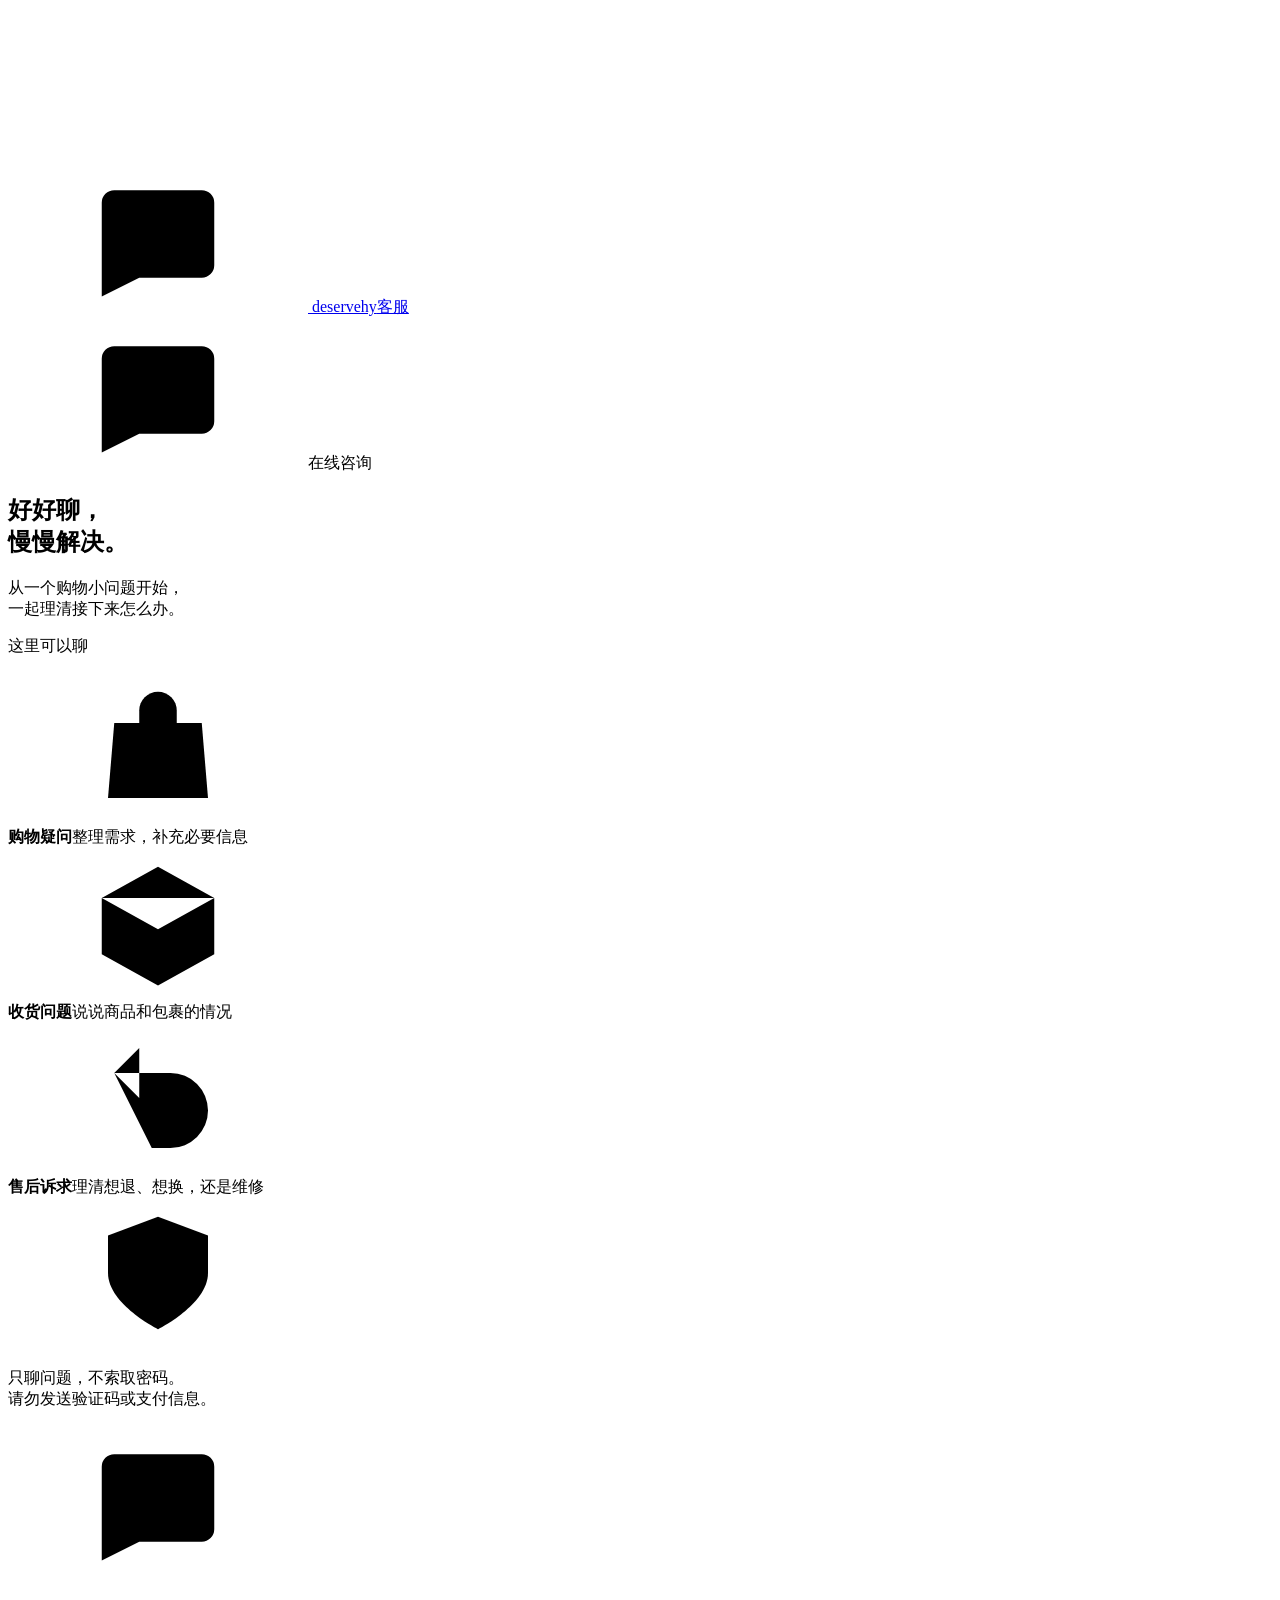
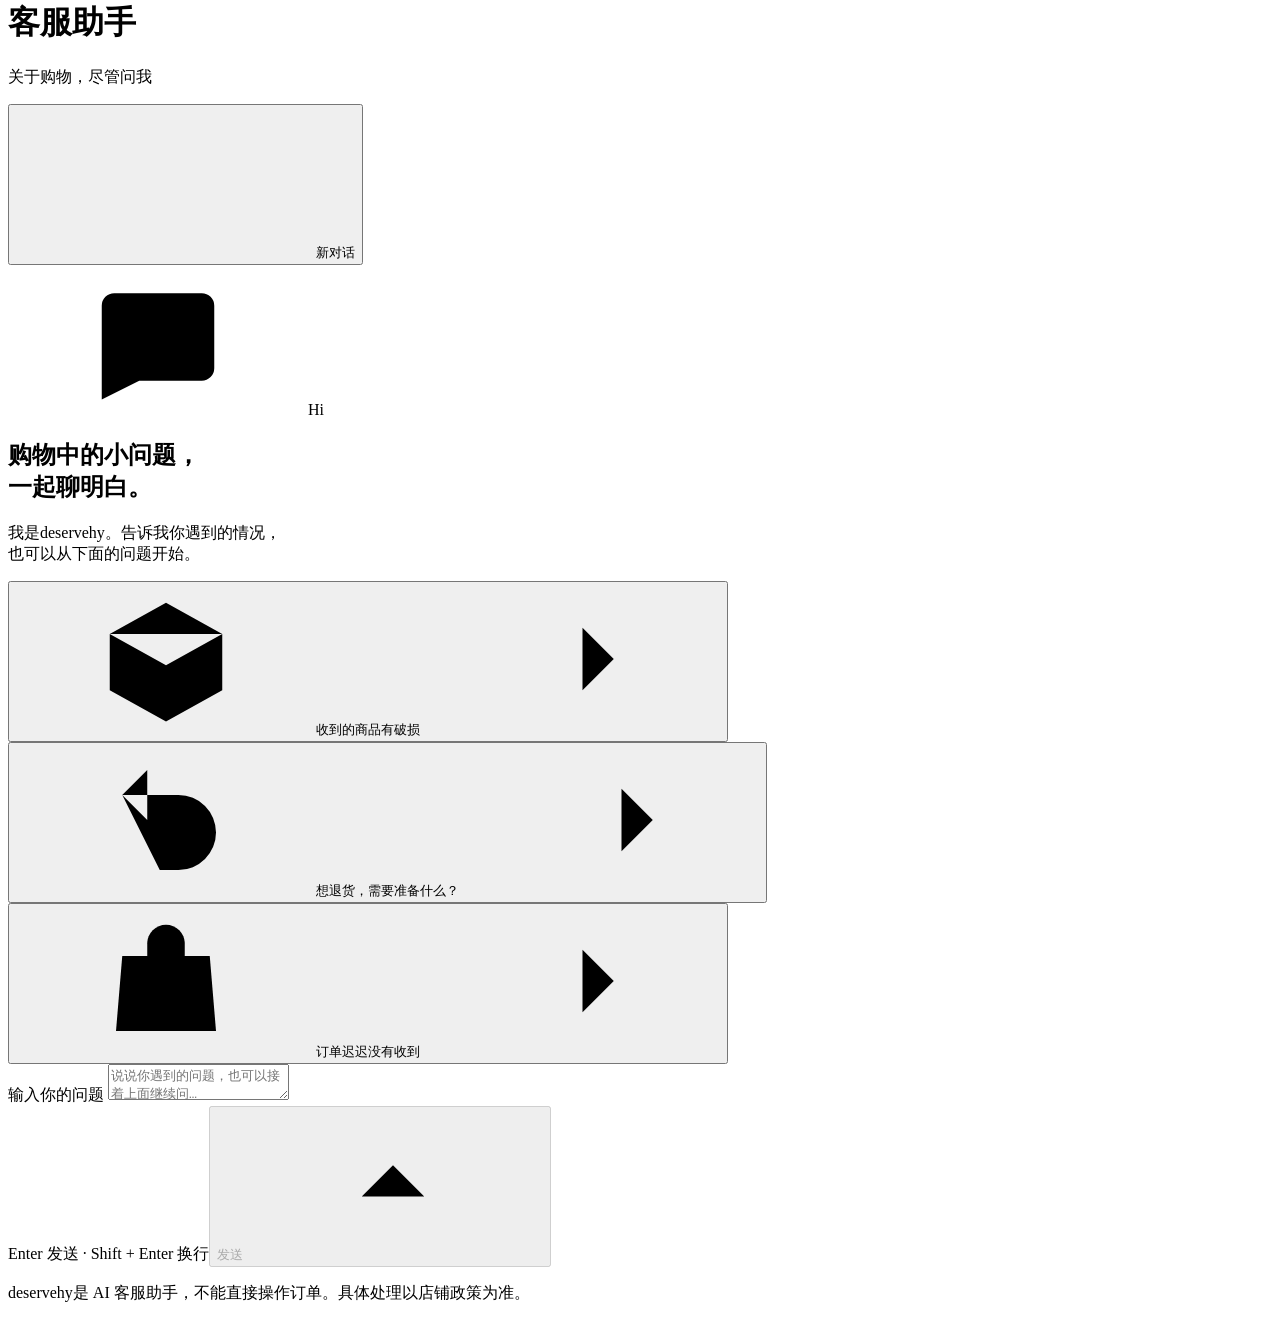
==== app/web/index.html @ 2fc4c501 "首次提交：电商智能客服 ch01（多轮流式对话 + 售后结构化提取） - 技术栈：Python + FastAPI + LangChain，统一 OpenAI 兼容协议直连上游；   地址、模型、密钥" ====
<!doctype html>
<html lang="zh-CN">
<head>
  <meta charset="utf-8">
  <meta name="viewport" content="width=device-width, initial-scale=1, viewport-fit=cover">
  <meta name="theme-color" content="#164d46">
  <meta name="description" content="和deservehy客服聊聊购物中遇到的问题。">
  <title>deservehy客服 · 好好聊，慢慢解决</title>
  <link rel="icon" href="data:image/svg+xml,%3Csvg xmlns='http://www.w3.org/2000/svg' viewBox='0 0 32 32'%3E%3Crect width='32' height='32' rx='10' fill='%23164d46'/%3E%3Cpath d='M8 9h16v12H13l-5 4V9z' fill='none' stroke='%23d6efda' stroke-width='2'/%3E%3C/svg%3E">
  <link rel="stylesheet" href="/assets/chat.css">
  <script src="/assets/chat.js" defer></script>
</head>
<body>
  <svg class="icon-definitions" xmlns="http://www.w3.org/2000/svg" aria-hidden="true">
    <symbol id="icon-chat" viewBox="0 0 24 24"><path d="M5 4.5h14a2 2 0 0 1 2 2v10a2 2 0 0 1-2 2H9l-6 3V6.5a2 2 0 0 1 2-2Z"/><path d="M8 10h8M8 14h5"/></symbol>
    <symbol id="icon-plus" viewBox="0 0 24 24"><path d="M12 5v14M5 12h14"/></symbol>
    <symbol id="icon-arrow" viewBox="0 0 24 24"><path d="m7 14 5-5 5 5M12 9v11"/></symbol>
    <symbol id="icon-down" viewBox="0 0 24 24"><path d="m6 10 6 6 6-6M12 4v12"/></symbol>
    <symbol id="icon-bag" viewBox="0 0 24 24"><path d="m5 8-1 12h16L19 8H5Z"/><path d="M9 8V6a3 3 0 0 1 6 0v2"/></symbol>
    <symbol id="icon-box" viewBox="0 0 24 24"><path d="m12 3 9 5-9 5-9-5 9-5ZM3 8v9l9 5 9-5V8M12 13v9M7.5 5.5l9 5"/></symbol>
    <symbol id="icon-return" viewBox="0 0 24 24"><path d="M5 8h9a6 6 0 0 1 0 12h-3M9 4 5 8l4 4"/></symbol>
    <symbol id="icon-shield" viewBox="0 0 24 24"><path d="m12 3 8 3v6c0 5-8 9-8 9s-8-4-8-9V6l8-3Z"/><path d="m8.5 12 2.5 2.5 4.5-5"/></symbol>
    <symbol id="icon-right" viewBox="0 0 24 24"><path d="M5 12h14m-5-5 5 5-5 5"/></symbol>
  </svg>

  <div class="app-shell">
    <aside class="sidebar" aria-label="客服介绍">
      <a class="brand" href="/" aria-label="deservehy客服首页">
        <span class="brand-mark"><svg class="icon"><use href="#icon-chat"/></svg></span>
        <span>deservehy<span class="brand-light">客服</span></span>
      </a>
      <div class="sidebar-content">
        <div class="current-space"><svg class="icon"><use href="#icon-chat"/></svg><span>在线咨询</span><span class="space-dot"></span></div>
        <div class="sidebar-intro">
          <h2>好好聊，<br>慢慢解决。</h2>
          <p>从一个购物小问题开始，<br>一起理清接下来怎么办。</p>
        </div>
        <div class="help-topics">
          <p class="topics-title">这里可以聊</p>
          <div class="help-topic"><svg class="icon"><use href="#icon-bag"/></svg><div><strong>购物疑问</strong><span>整理需求，补充必要信息</span></div></div>
          <div class="help-topic"><svg class="icon"><use href="#icon-box"/></svg><div><strong>收货问题</strong><span>说说商品和包裹的情况</span></div></div>
          <div class="help-topic"><svg class="icon"><use href="#icon-return"/></svg><div><strong>售后诉求</strong><span>理清想退、想换，还是维修</span></div></div>
        </div>
      </div>
      <div class="sidebar-bottom"><svg class="icon"><use href="#icon-shield"/></svg><p>只聊问题，不索取密码。<br><span>请勿发送验证码或支付信息。</span></p></div>
    </aside>

    <main class="workspace">
      <header class="chat-header">
        <div class="assistant-heading">
          <div class="assistant-avatar"><svg class="icon"><use href="#icon-chat"/></svg></div>
          <div><h1>客服助手</h1><p id="header-status">关于购物，尽管问我</p></div>
        </div>
        <button class="new-chat" id="new-chat" type="button" title="清空当前对话，重新开始"><svg class="icon"><use href="#icon-plus"/></svg><span>新对话</span></button>
      </header>

      <div class="conversation-area">
        <div class="conversation-scroll" id="conversation-scroll">
          <section class="welcome" id="welcome" aria-label="开始咨询">
            <div class="welcome-symbol" aria-hidden="true"><svg class="icon"><use href="#icon-chat"/></svg><span class="hello-note">Hi</span></div>
            <h2>购物中的小问题，<br>一起聊明白。</h2>
            <p>我是deservehy。告诉我你遇到的情况，<br class="mobile-break">也可以从下面的问题开始。</p>
            <div class="suggestions" aria-label="试试这样问">
              <button type="button" data-prompt="收到的商品有破损，我应该怎么处理？"><svg class="icon"><use href="#icon-box"/></svg><span>收到的商品有破损</span><svg class="icon suggestion-arrow"><use href="#icon-right"/></svg></button>
              <button type="button" data-prompt="我想退货，需要准备哪些信息？"><svg class="icon"><use href="#icon-return"/></svg><span>想退货，需要准备什么？</span><svg class="icon suggestion-arrow"><use href="#icon-right"/></svg></button>
              <button type="button" data-prompt="订单迟迟没有收到，我应该先确认哪些信息？"><svg class="icon"><use href="#icon-bag"/></svg><span>订单迟迟没有收到</span><svg class="icon suggestion-arrow"><use href="#icon-right"/></svg></button>
            </div>
          </section>
          <div class="conversation-date" id="conversation-date" hidden>本次对话</div>
          <div class="messages" id="messages" role="log" aria-label="聊天记录" aria-live="off"></div>
        </div>
        <button class="jump-bottom" id="jump-bottom" type="button" hidden><svg class="icon"><use href="#icon-down"/></svg>回到最新消息</button>
      </div>

      <footer class="composer-area">
        <div class="composer-width">
          <form id="chat-form" class="composer">
            <label class="sr-only" for="message-input">输入你的问题</label>
            <textarea id="message-input" rows="2" maxlength="12000" placeholder="说说你遇到的问题，也可以接着上面继续问…" aria-describedby="input-hint" required></textarea>
            <div class="composer-actions"><span class="input-hint" id="input-hint">Enter 发送<span class="desktop-hint"> · Shift + Enter 换行</span></span><button class="send-button" id="send-button" type="submit" disabled><span>发送</span><svg class="icon"><use href="#icon-arrow"/></svg></button><button class="stop-button" id="stop-button" type="button" hidden><span class="stop-square"></span>停止回复</button></div>
          </form>
          <p class="disclaimer">deservehy是 AI 客服助手，不能直接操作订单。具体处理以店铺政策为准。</p>
        </div>
      </footer>
    </main>
  </div>
  <p class="sr-only" id="announcer" role="status" aria-live="polite"></p>
  <noscript><p class="noscript">聊天需要启用浏览器的 JavaScript，请启用后刷新页面。</p></noscript>
</body>
</html>
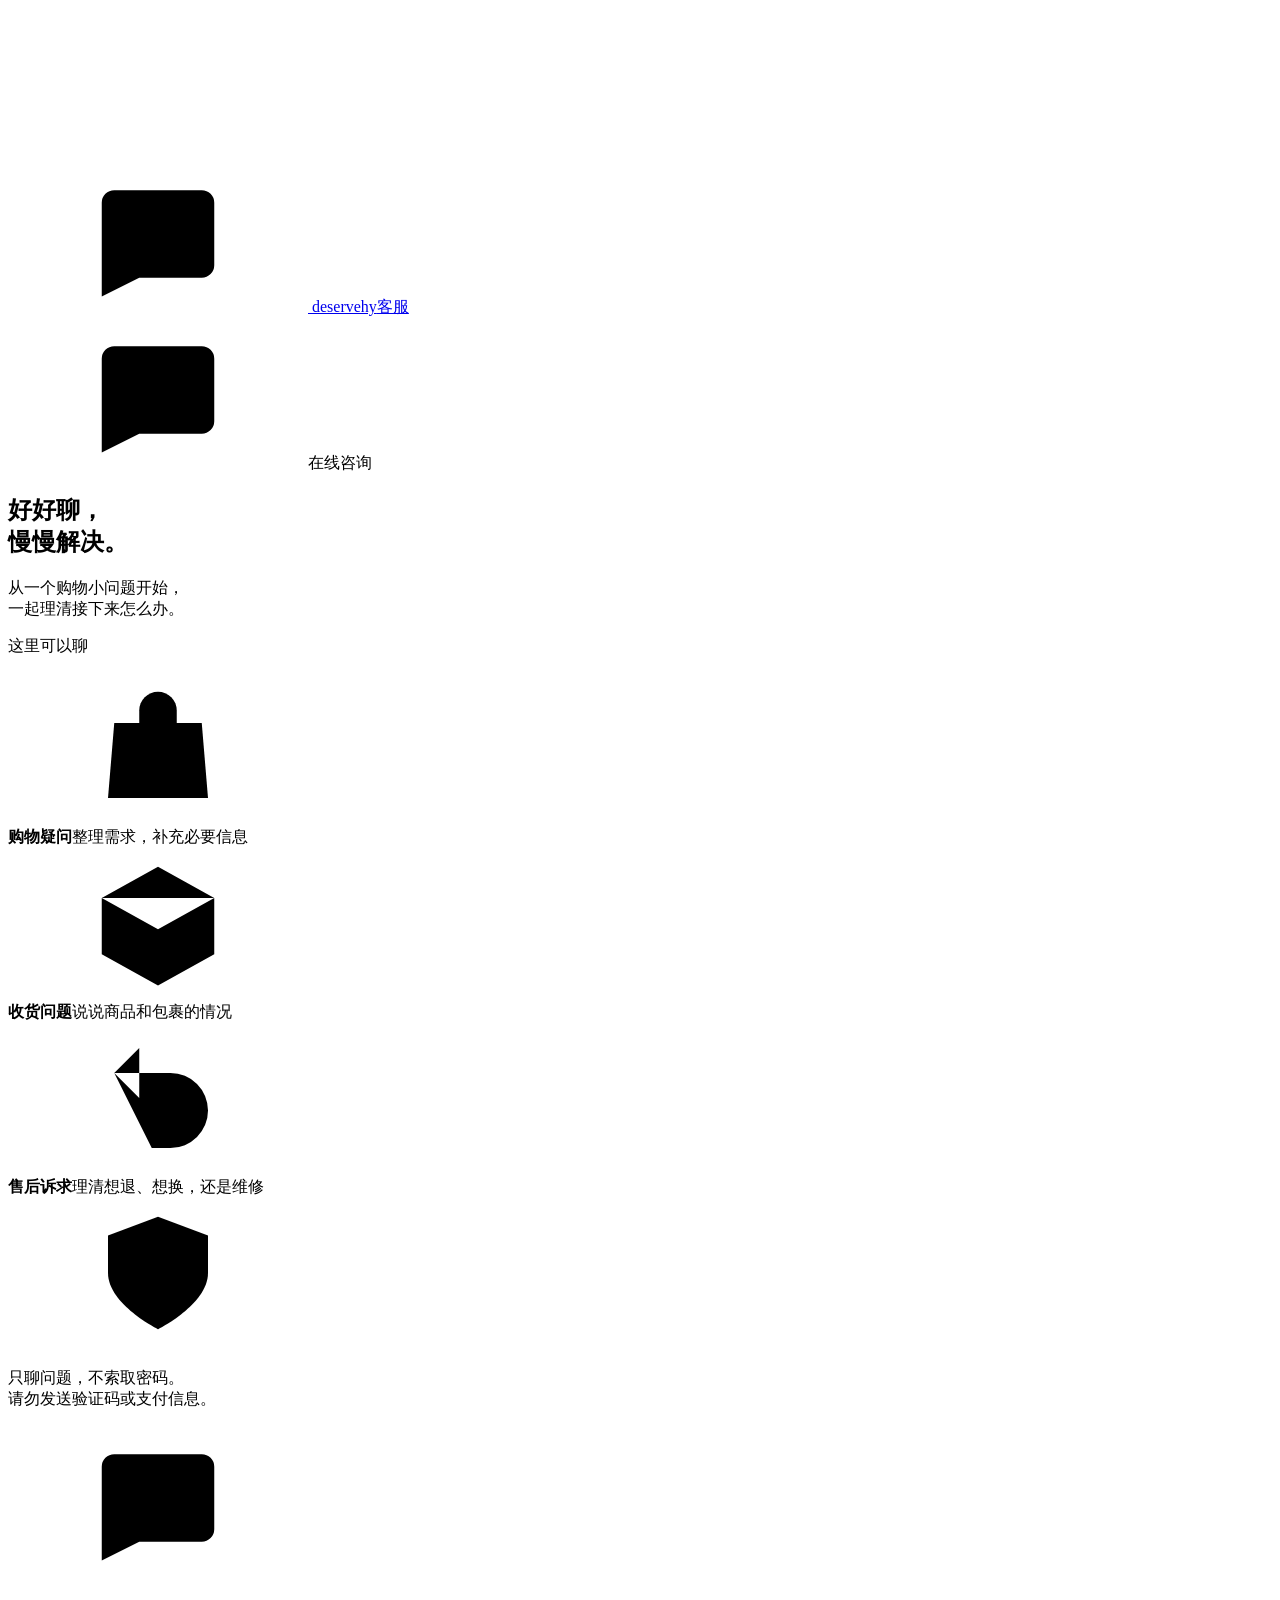
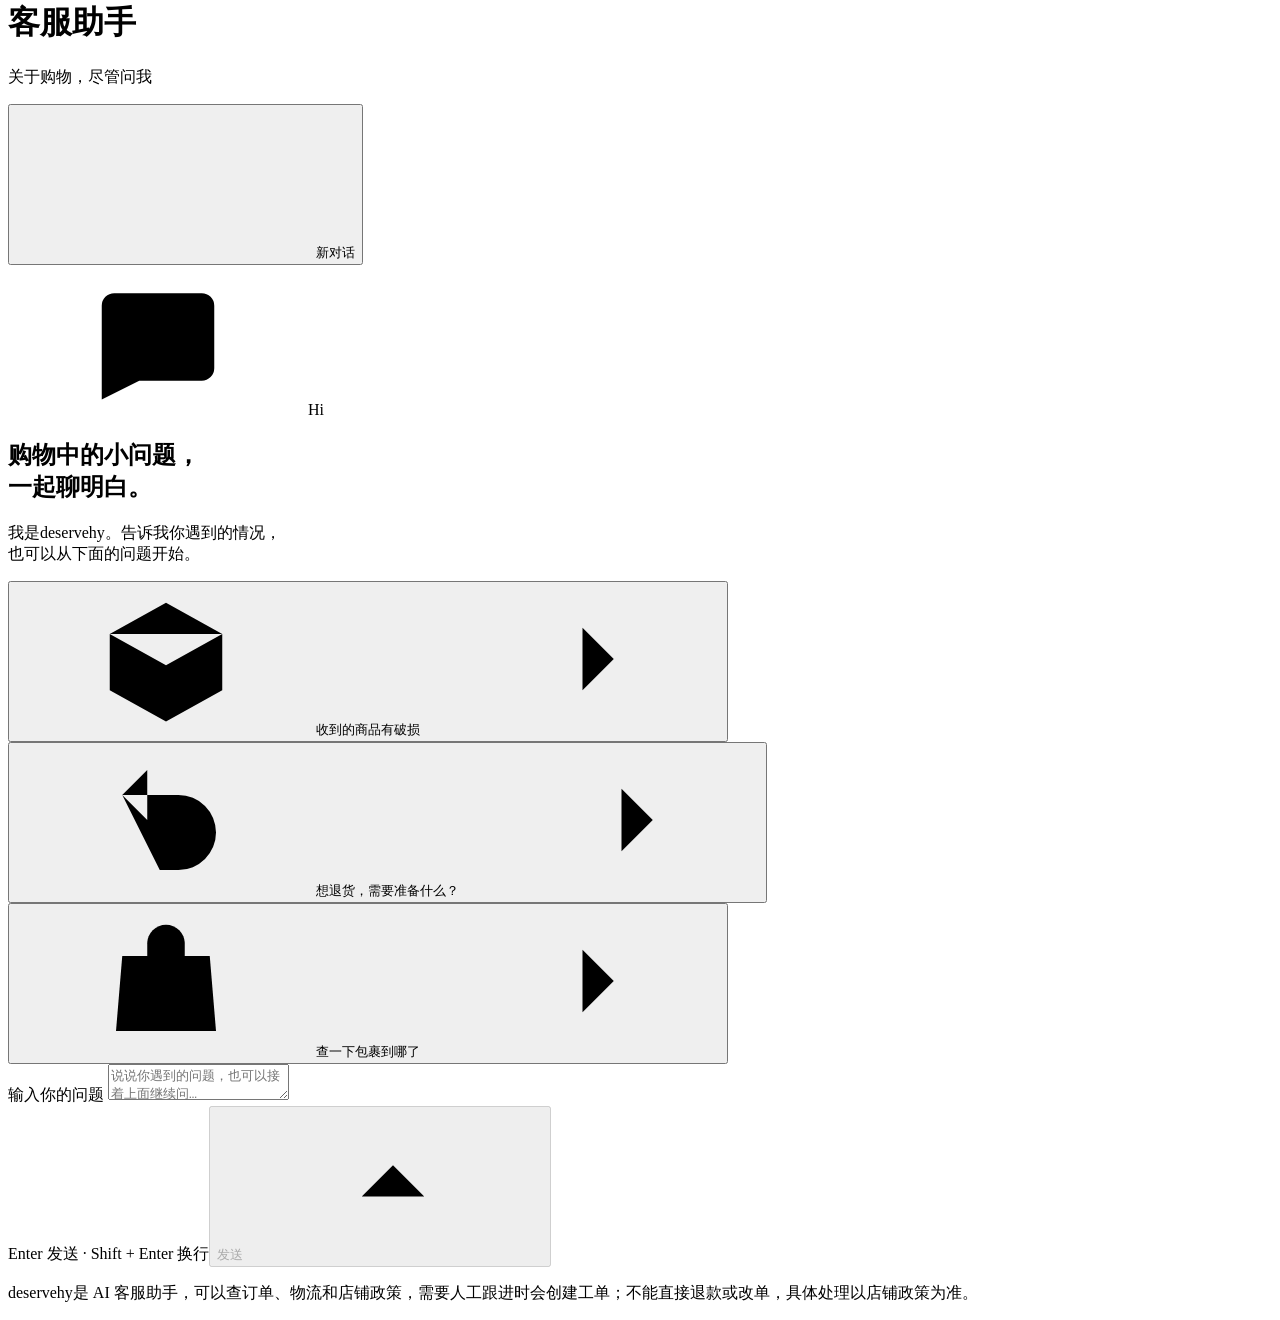
==== commit 4cdc90e8: "第二次提交（ch02）：接入 Function Calling 工具链 这是本项目的第二次提交。上一次交付的是纯对话客服，本次让它学会自己查数据。  - Docker MySQL 8.0 + SQLA" ====
--- a/app/web/index.html
+++ b/app/web/index.html
@@ -21,6 +21,8 @@
     <symbol id="icon-return" viewBox="0 0 24 24"><path d="M5 8h9a6 6 0 0 1 0 12h-3M9 4 5 8l4 4"/></symbol>
     <symbol id="icon-shield" viewBox="0 0 24 24"><path d="m12 3 8 3v6c0 5-8 9-8 9s-8-4-8-9V6l8-3Z"/><path d="m8.5 12 2.5 2.5 4.5-5"/></symbol>
     <symbol id="icon-right" viewBox="0 0 24 24"><path d="M5 12h14m-5-5 5 5-5 5"/></symbol>
+    <symbol id="icon-check" viewBox="0 0 24 24"><path d="m5 12.5 4.5 4.5L19 7"/></symbol>
+    <symbol id="icon-alert" viewBox="0 0 24 24"><path d="M12 4 2.8 20h18.4L12 4Z"/><path d="M12 10v4.5M12 17.4v.2"/></symbol>
   </svg>
 
   <div class="app-shell">
@@ -63,7 +65,7 @@
             <div class="suggestions" aria-label="试试这样问">
               <button type="button" data-prompt="收到的商品有破损，我应该怎么处理？"><svg class="icon"><use href="#icon-box"/></svg><span>收到的商品有破损</span><svg class="icon suggestion-arrow"><use href="#icon-right"/></svg></button>
               <button type="button" data-prompt="我想退货，需要准备哪些信息？"><svg class="icon"><use href="#icon-return"/></svg><span>想退货，需要准备什么？</span><svg class="icon suggestion-arrow"><use href="#icon-right"/></svg></button>
-              <button type="button" data-prompt="订单迟迟没有收到，我应该先确认哪些信息？"><svg class="icon"><use href="#icon-bag"/></svg><span>订单迟迟没有收到</span><svg class="icon suggestion-arrow"><use href="#icon-right"/></svg></button>
+              <button type="button" data-prompt="订单 1001 的物流到哪了？"><svg class="icon"><use href="#icon-bag"/></svg><span>查一下包裹到哪了</span><svg class="icon suggestion-arrow"><use href="#icon-right"/></svg></button>
             </div>
           </section>
           <div class="conversation-date" id="conversation-date" hidden>本次对话</div>
@@ -79,7 +81,7 @@
             <textarea id="message-input" rows="2" maxlength="12000" placeholder="说说你遇到的问题，也可以接着上面继续问…" aria-describedby="input-hint" required></textarea>
             <div class="composer-actions"><span class="input-hint" id="input-hint">Enter 发送<span class="desktop-hint"> · Shift + Enter 换行</span></span><button class="send-button" id="send-button" type="submit" disabled><span>发送</span><svg class="icon"><use href="#icon-arrow"/></svg></button><button class="stop-button" id="stop-button" type="button" hidden><span class="stop-square"></span>停止回复</button></div>
           </form>
-          <p class="disclaimer">deservehy是 AI 客服助手，不能直接操作订单。具体处理以店铺政策为准。</p>
+          <p class="disclaimer">deservehy是 AI 客服助手，可以查订单、物流和店铺政策，需要人工跟进时会创建工单；不能直接退款或改单，具体处理以店铺政策为准。</p>
         </div>
       </footer>
     </main>
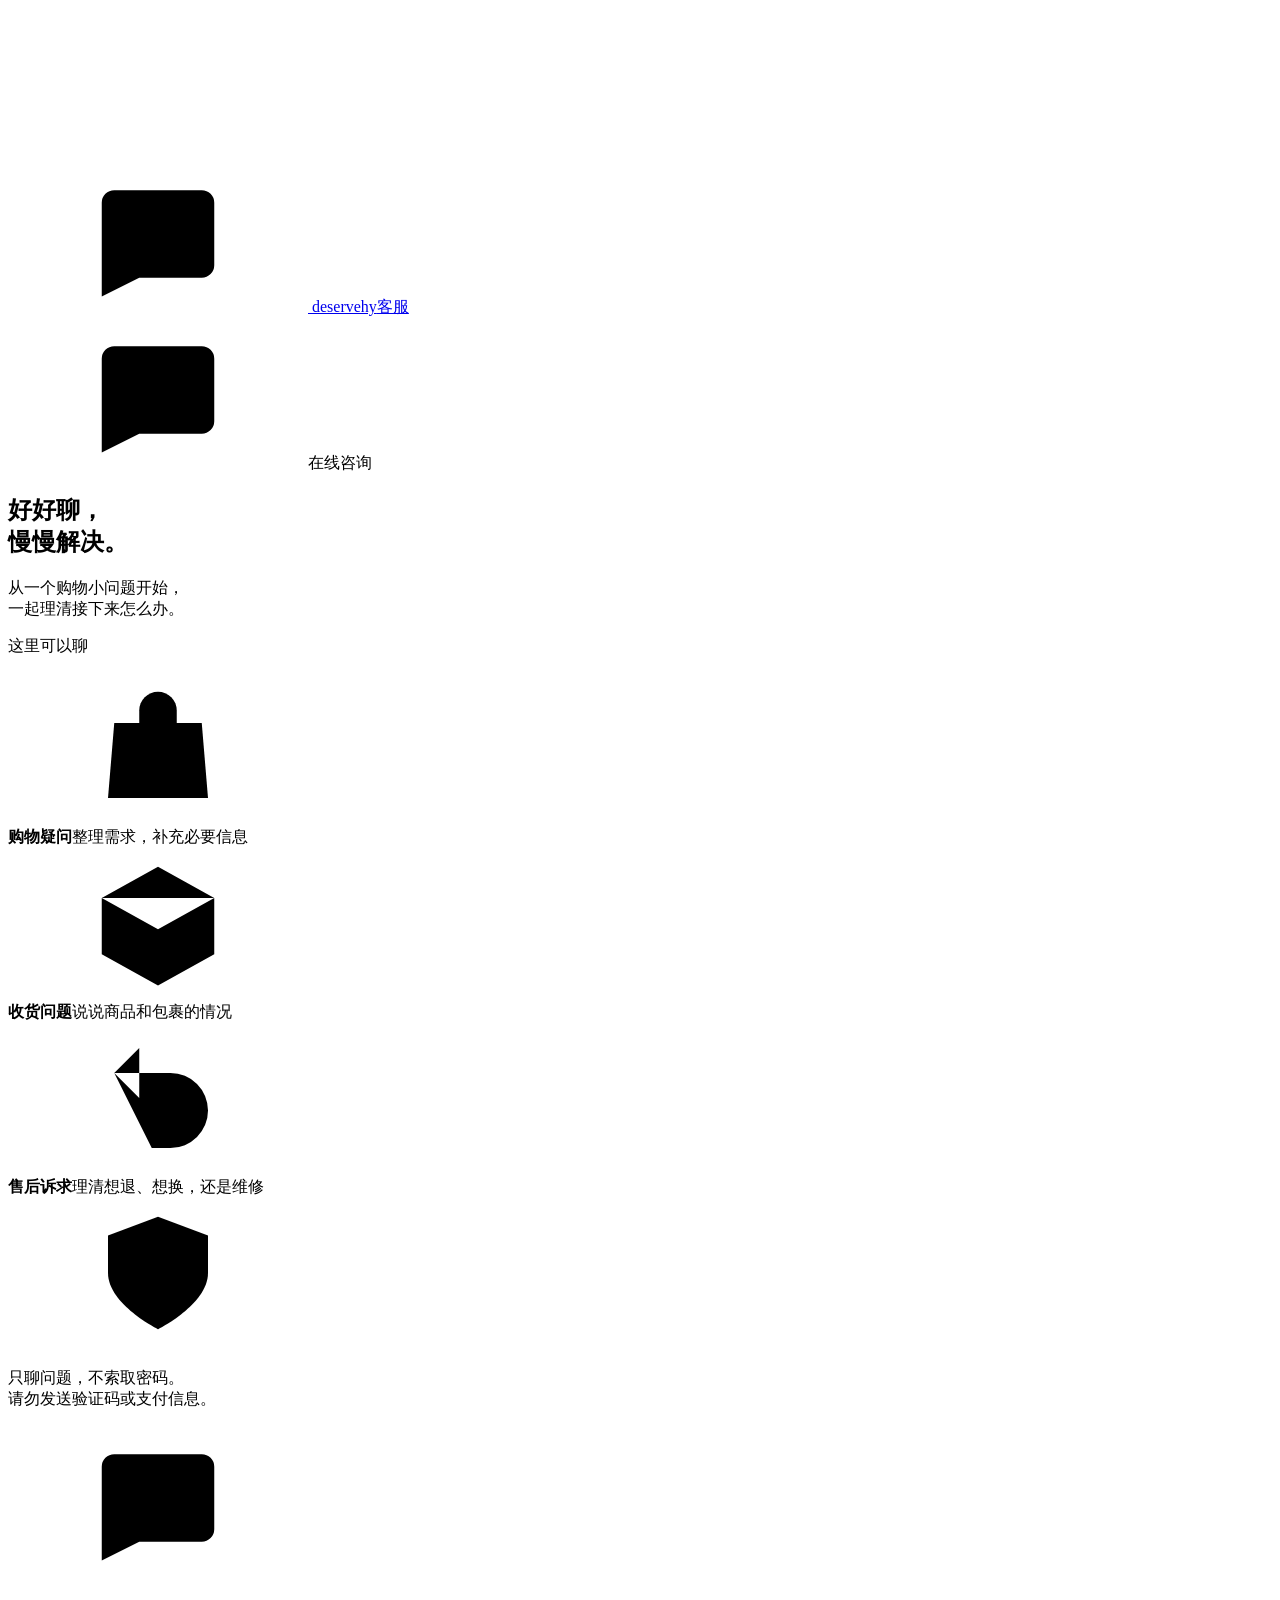
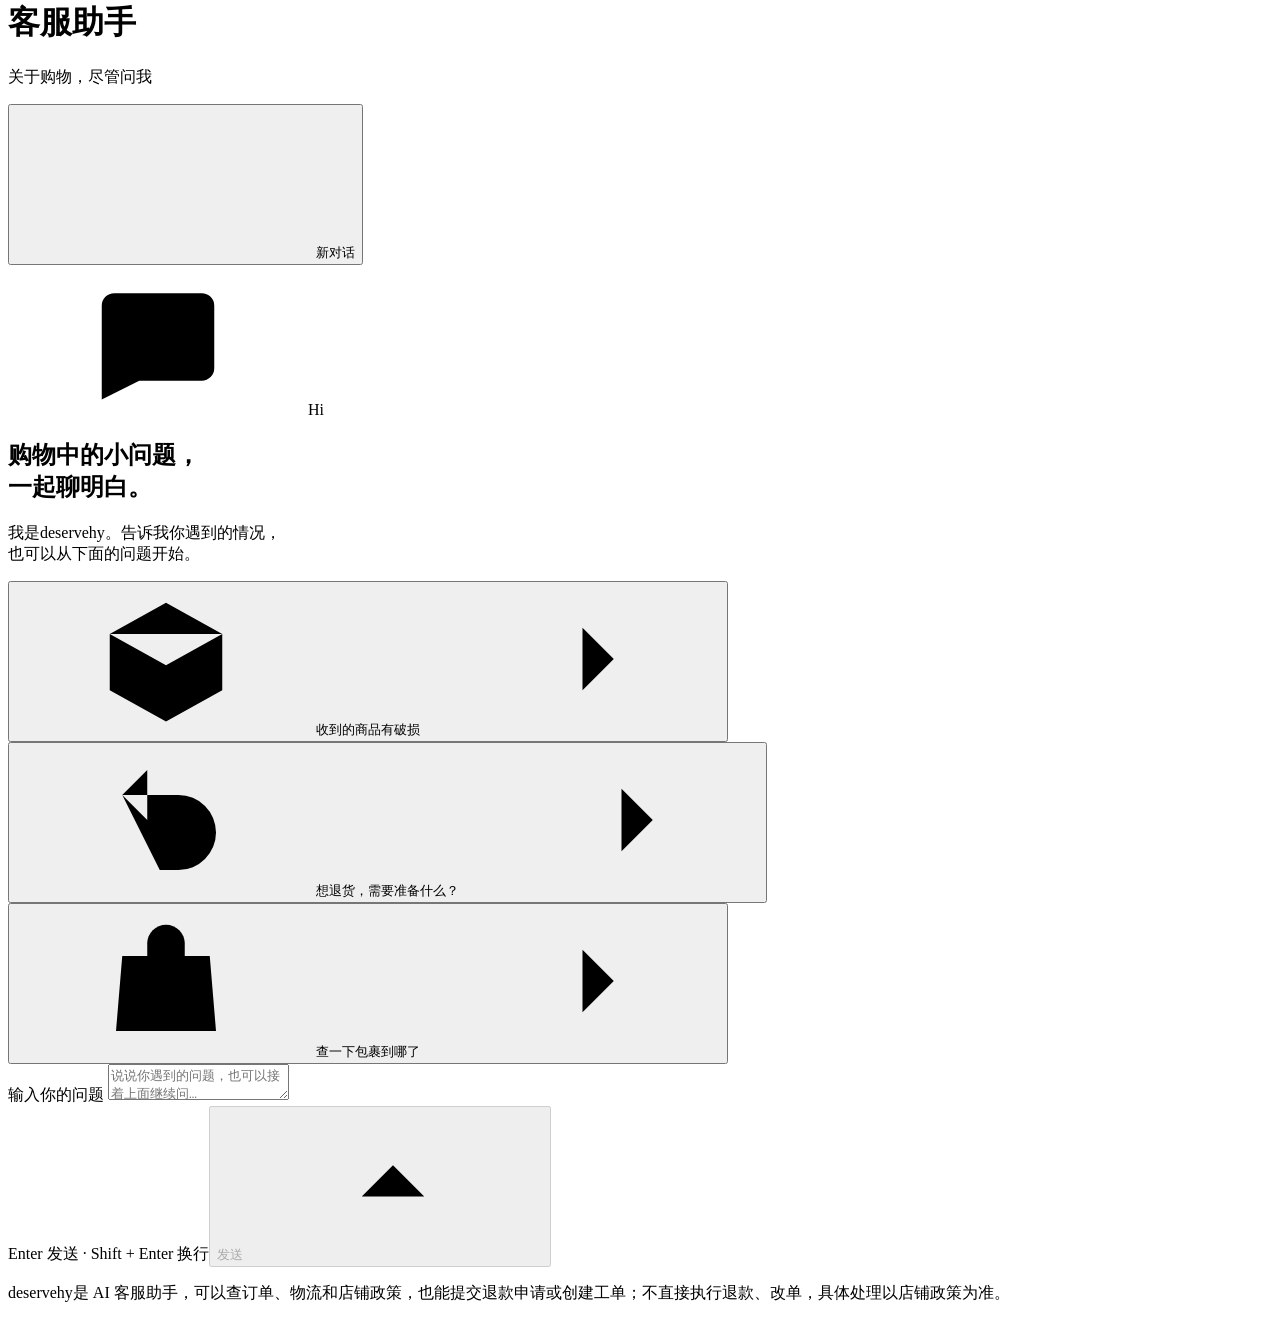
==== commit 41221c0e: "第六次提交（ch06）：分流器正式版（指代消解、八类意图、退款售后子流程与订单选择器） - coref → intent → route：LLM 指代消解与问法归一，八类意图强制 JSON，低置信归「" ====
--- a/app/web/index.html
+++ b/app/web/index.html
@@ -23,6 +23,8 @@
     <symbol id="icon-right" viewBox="0 0 24 24"><path d="M5 12h14m-5-5 5 5-5 5"/></symbol>
     <symbol id="icon-check" viewBox="0 0 24 24"><path d="m5 12.5 4.5 4.5L19 7"/></symbol>
     <symbol id="icon-alert" viewBox="0 0 24 24"><path d="M12 4 2.8 20h18.4L12 4Z"/><path d="M12 10v4.5M12 17.4v.2"/></symbol>
+    <symbol id="icon-thumb-up" viewBox="0 0 24 24"><path d="M7 10.5V20H4.5A1.5 1.5 0 0 1 3 18.5v-6.5A1.5 1.5 0 0 1 4.5 10.5H7Z"/><path d="M7 10.5 11 3a2.2 2.2 0 0 1 2 3.2L12 9h5.6a2 2 0 0 1 2 2.4l-1 6.6a2 2 0 0 1-2 1.7H7"/></symbol>
+    <symbol id="icon-thumb-down" viewBox="0 0 24 24"><path d="M17 13.5V4h2.5A1.5 1.5 0 0 1 21 5.5V12a1.5 1.5 0 0 1-1.5 1.5H17Z"/><path d="M17 13.5 13 21a2.2 2.2 0 0 1-2-3.2L12 15H6.4a2 2 0 0 1-2-2.4l1-6.6a2 2 0 0 1 2-1.7H17"/></symbol>
   </svg>
 
   <div class="app-shell">
@@ -81,12 +83,34 @@
             <textarea id="message-input" rows="2" maxlength="12000" placeholder="说说你遇到的问题，也可以接着上面继续问…" aria-describedby="input-hint" required></textarea>
             <div class="composer-actions"><span class="input-hint" id="input-hint">Enter 发送<span class="desktop-hint"> · Shift + Enter 换行</span></span><button class="send-button" id="send-button" type="submit" disabled><span>发送</span><svg class="icon"><use href="#icon-arrow"/></svg></button><button class="stop-button" id="stop-button" type="button" hidden><span class="stop-square"></span>停止回复</button></div>
           </form>
-          <p class="disclaimer">deservehy是 AI 客服助手，可以查订单、物流和店铺政策，需要人工跟进时会创建工单；不能直接退款或改单，具体处理以店铺政策为准。</p>
+          <p class="disclaimer">deservehy是 AI 客服助手，可以查订单、物流和店铺政策，也能提交退款申请或创建工单；不直接执行退款、改单，具体处理以店铺政策为准。</p>
         </div>
       </footer>
     </main>
   </div>
   <p class="sr-only" id="announcer" role="status" aria-live="polite"></p>
+
+  <div class="citation-layer" id="citation-layer" hidden>
+    <div class="citation-scrim" data-close-citation></div>
+    <aside class="citation-panel" role="dialog" aria-modal="true" aria-labelledby="citation-title" tabindex="-1">
+      <header class="citation-head">
+        <div>
+          <p class="citation-kicker">回答来源</p>
+          <h2 id="citation-title">知识库原文</h2>
+        </div>
+        <button class="citation-close" type="button" aria-label="关闭来源">×</button>
+      </header>
+      <div class="citation-body">
+        <p class="citation-path"></p>
+        <p class="citation-category"></p>
+        <h3>来源问题</h3>
+        <p class="citation-question"></p>
+        <h3>原文</h3>
+        <p class="citation-answer"></p>
+      </div>
+    </aside>
+  </div>
+
   <noscript><p class="noscript">聊天需要启用浏览器的 JavaScript，请启用后刷新页面。</p></noscript>
 </body>
 </html>
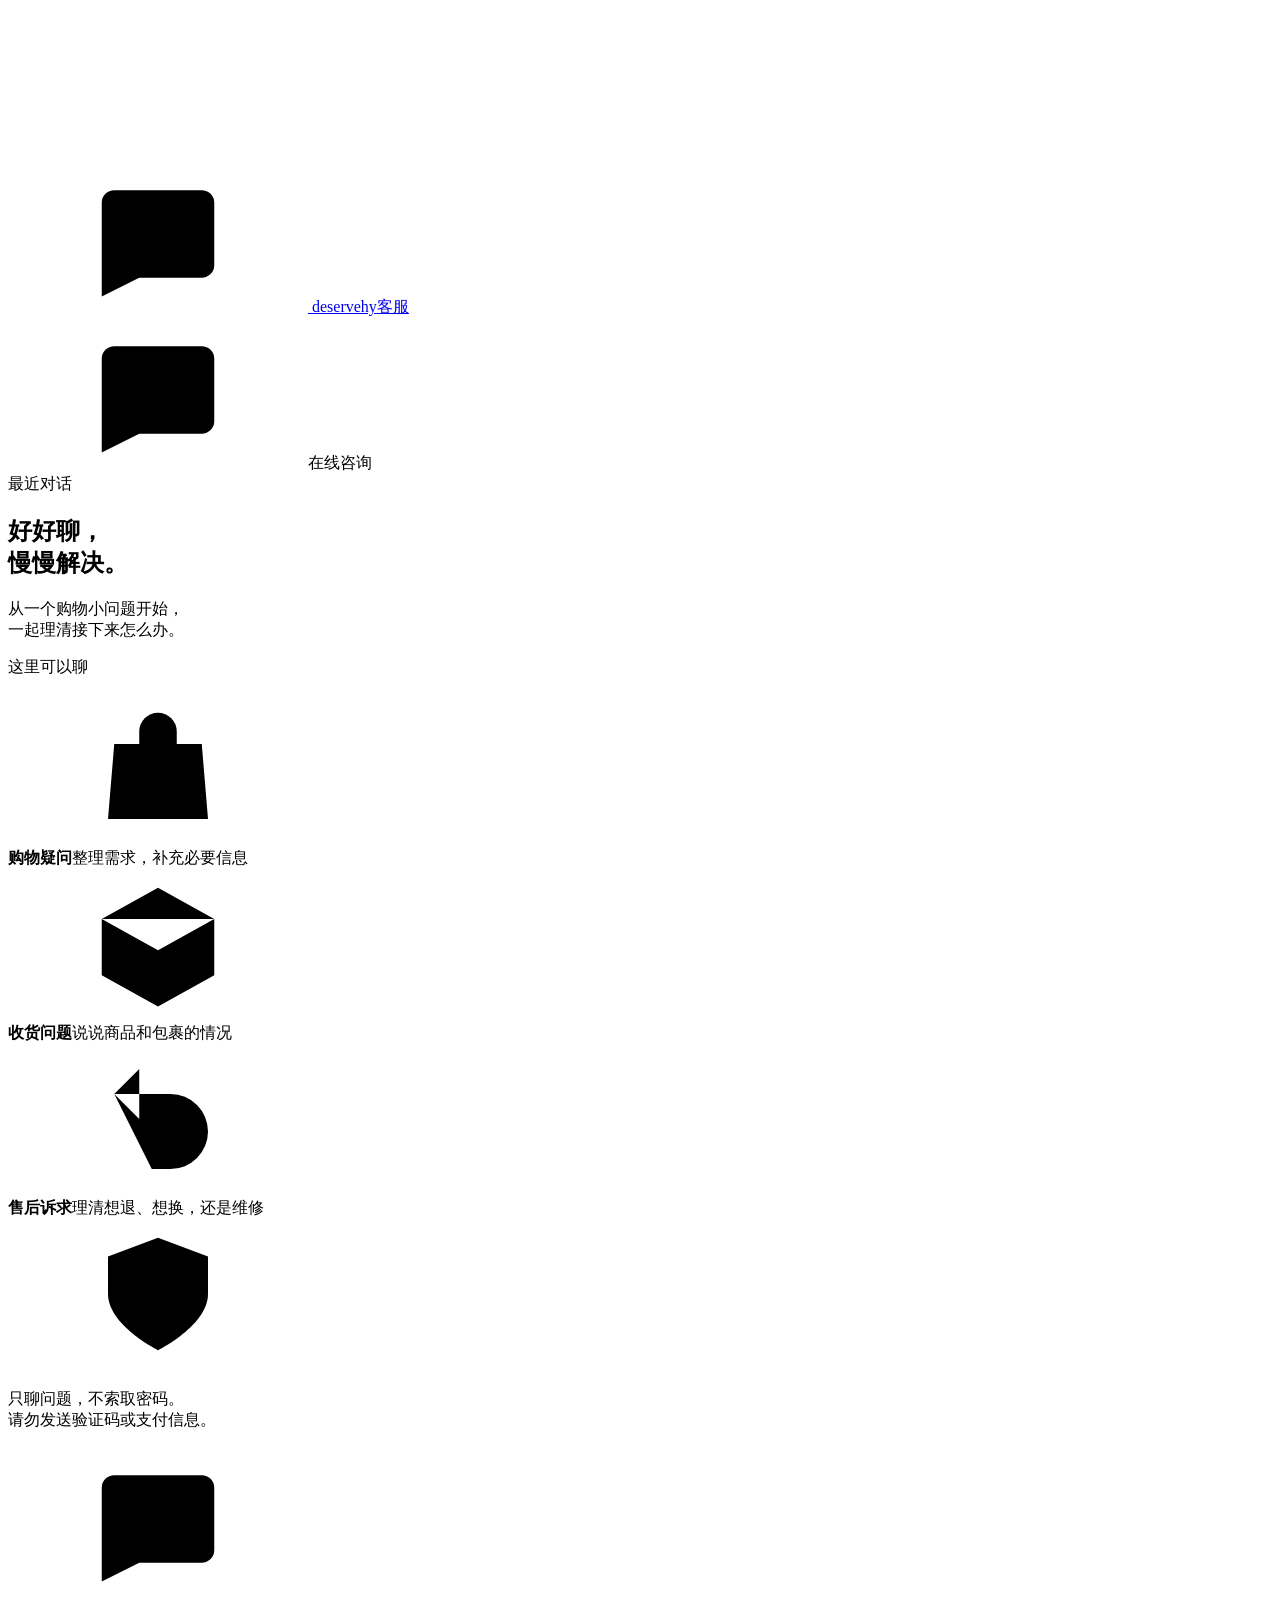
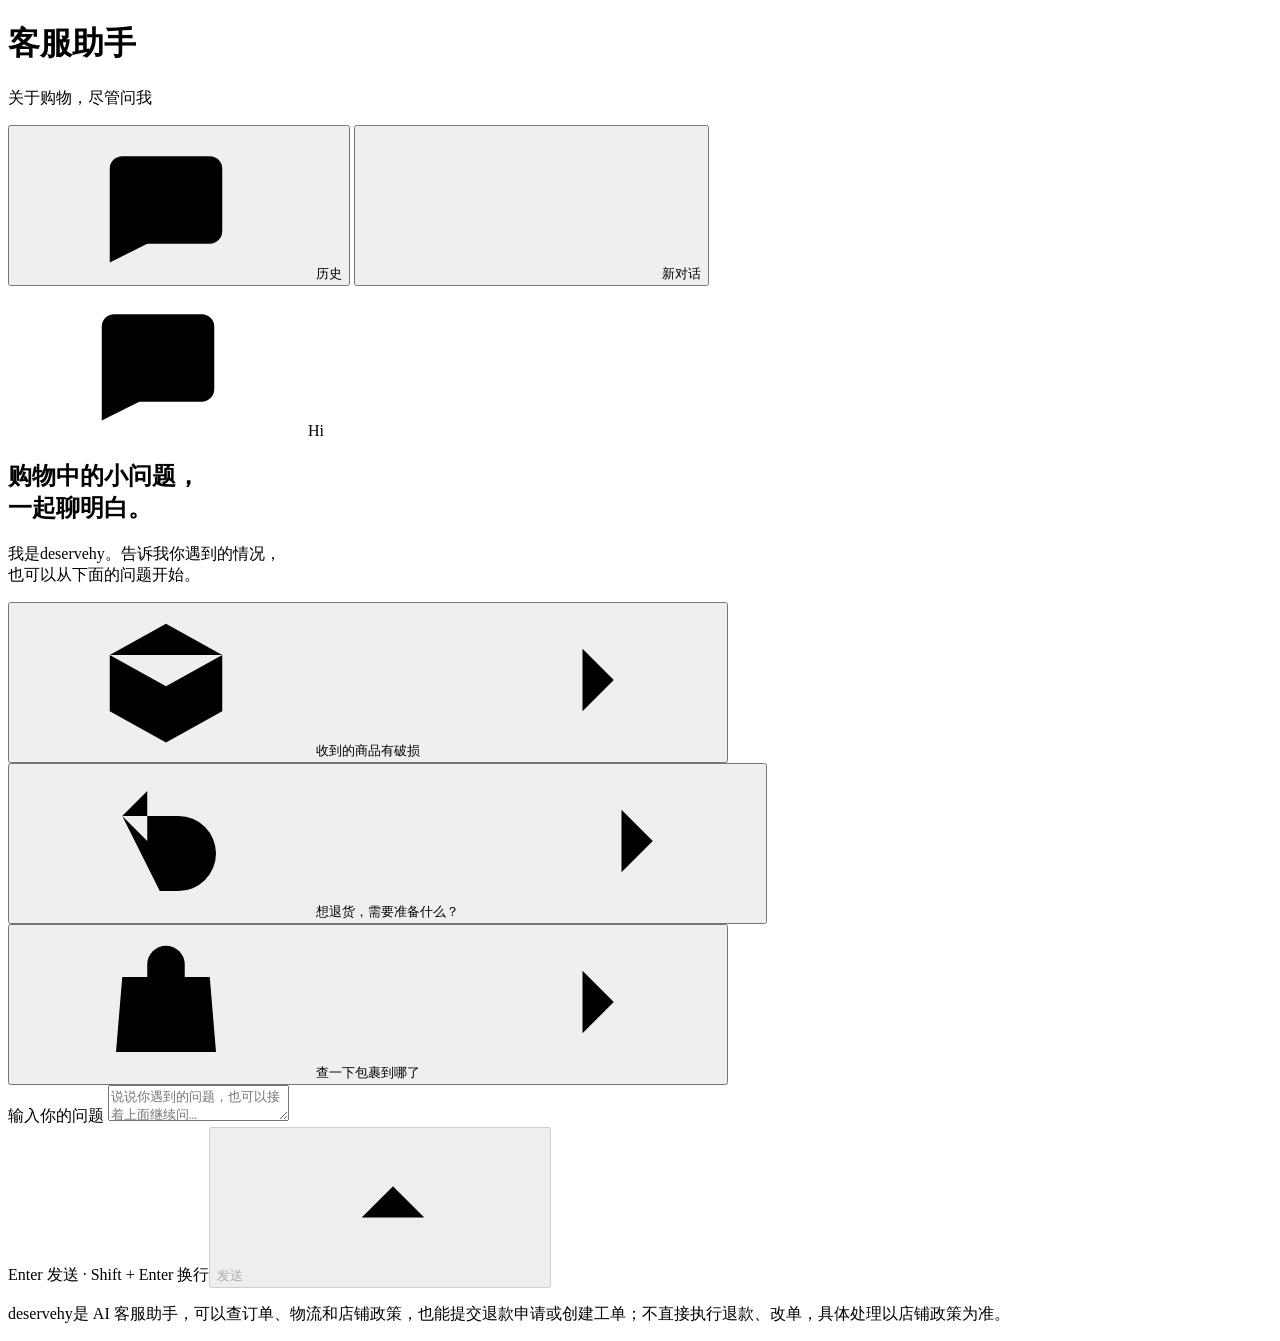
==== commit bddfeba7: "第七次提交（ch07）：上下文管理（三层历史、异步摘要、token 预算、上下文日志、多会话侧栏） 实现内容： - 三层上下文：层 1 最近几轮留原文（用 langchain trim_message" ====
--- a/app/web/index.html
+++ b/app/web/index.html
@@ -35,6 +35,10 @@
       </a>
       <div class="sidebar-content">
         <div class="current-space"><svg class="icon"><use href="#icon-chat"/></svg><span>在线咨询</span><span class="space-dot"></span></div>
+        <section class="history" aria-label="最近对话">
+          <div class="history-head"><span>最近对话</span><span class="history-count" id="history-count"></span></div>
+          <div class="conversation-list" id="conversation-list"></div>
+        </section>
         <div class="sidebar-intro">
           <h2>好好聊，<br>慢慢解决。</h2>
           <p>从一个购物小问题开始，<br>一起理清接下来怎么办。</p>
@@ -55,7 +59,10 @@
           <div class="assistant-avatar"><svg class="icon"><use href="#icon-chat"/></svg></div>
           <div><h1>客服助手</h1><p id="header-status">关于购物，尽管问我</p></div>
         </div>
-        <button class="new-chat" id="new-chat" type="button" title="清空当前对话，重新开始"><svg class="icon"><use href="#icon-plus"/></svg><span>新对话</span></button>
+        <div class="header-actions">
+          <button class="history-toggle" id="history-toggle" type="button" aria-label="查看历史对话" aria-expanded="false" aria-controls="history-drawer"><svg class="icon"><use href="#icon-chat"/></svg><span>历史</span></button>
+          <button class="new-chat" id="new-chat" type="button" title="开一个新会话，历史对话会保留在列表里"><svg class="icon"><use href="#icon-plus"/></svg><span>新对话</span></button>
+        </div>
       </header>
 
       <div class="conversation-area">
@@ -111,6 +118,17 @@
     </aside>
   </div>
 
+  <div class="history-drawer" id="history-drawer" hidden>
+    <div class="history-scrim" data-close-history></div>
+    <aside class="history-sheet" role="dialog" aria-modal="true" aria-label="最近对话" tabindex="-1">
+      <header class="history-sheet-head">
+        <h2>最近对话</h2>
+        <button class="history-close" type="button" data-close-history aria-label="关闭历史对话">×</button>
+      </header>
+      <div class="conversation-list" id="conversation-list-mobile"></div>
+    </aside>
+  </div>
+
   <noscript><p class="noscript">聊天需要启用浏览器的 JavaScript，请启用后刷新页面。</p></noscript>
 </body>
 </html>
